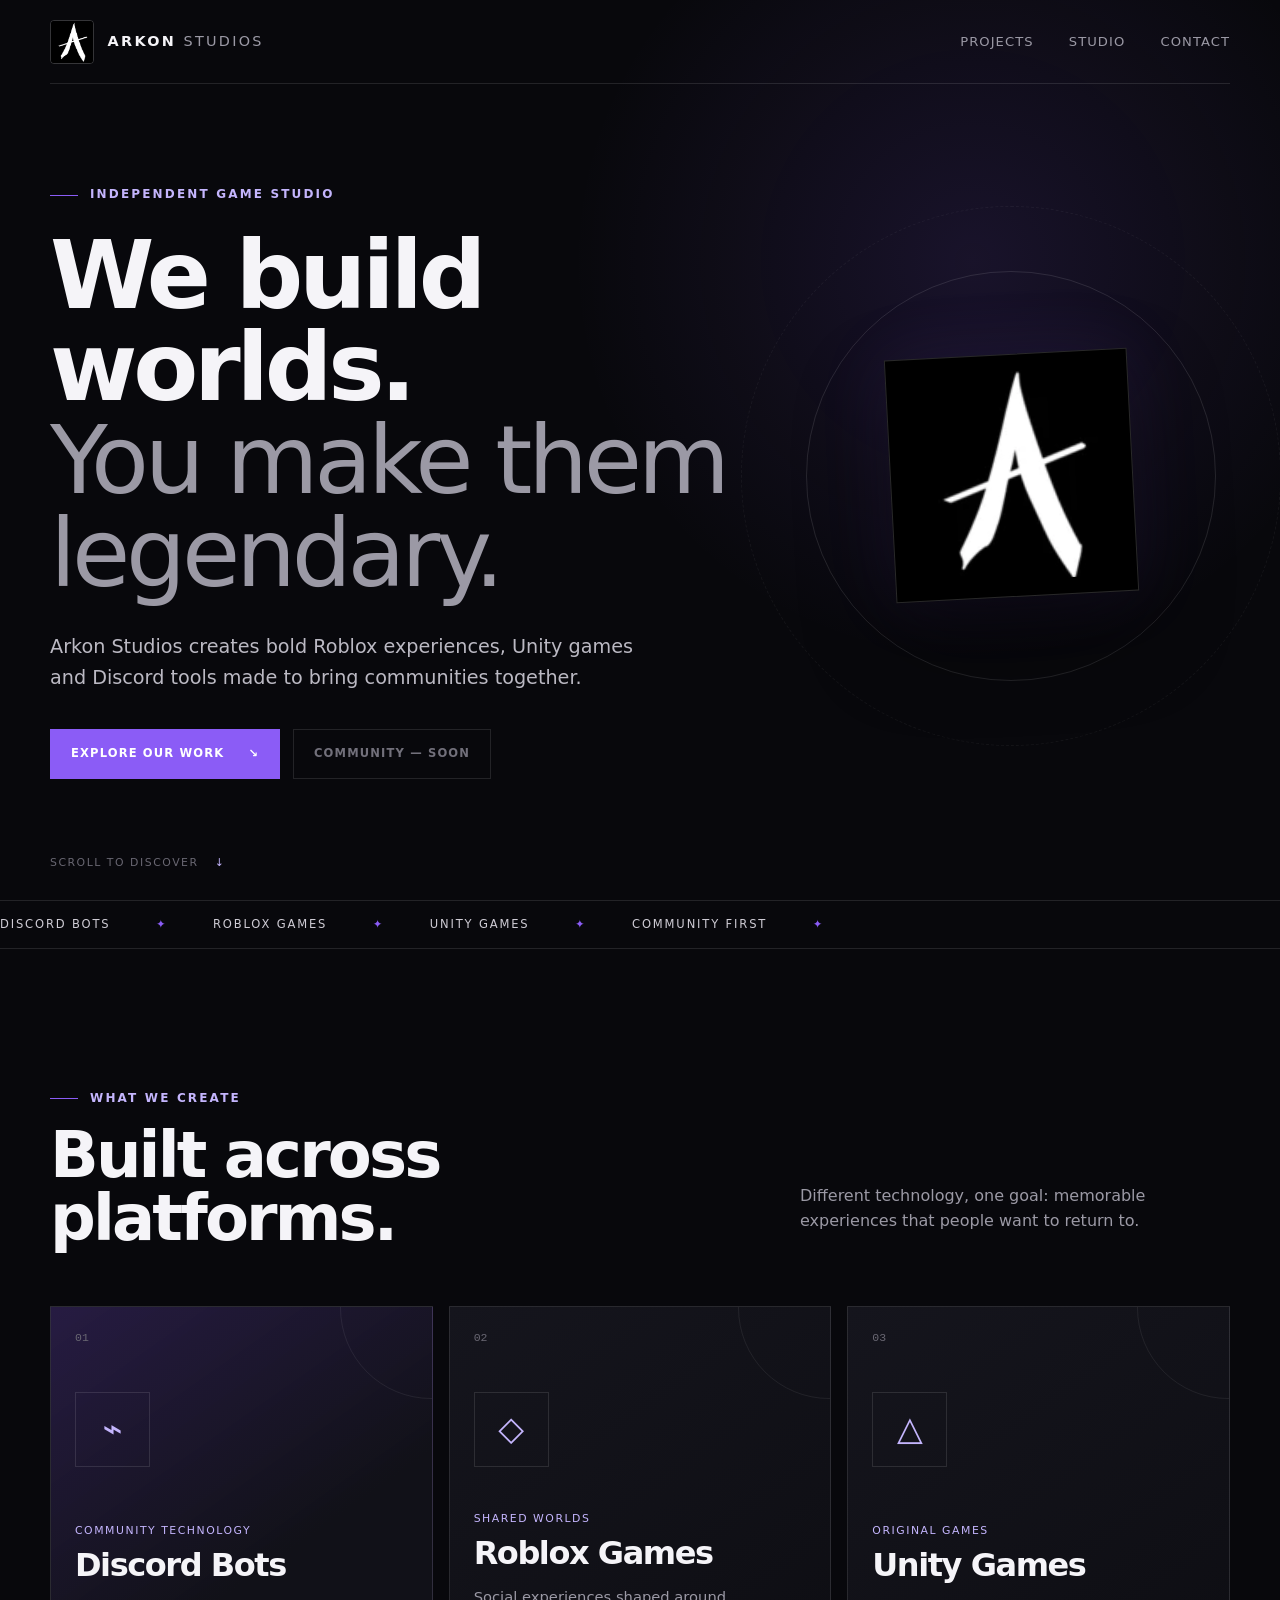
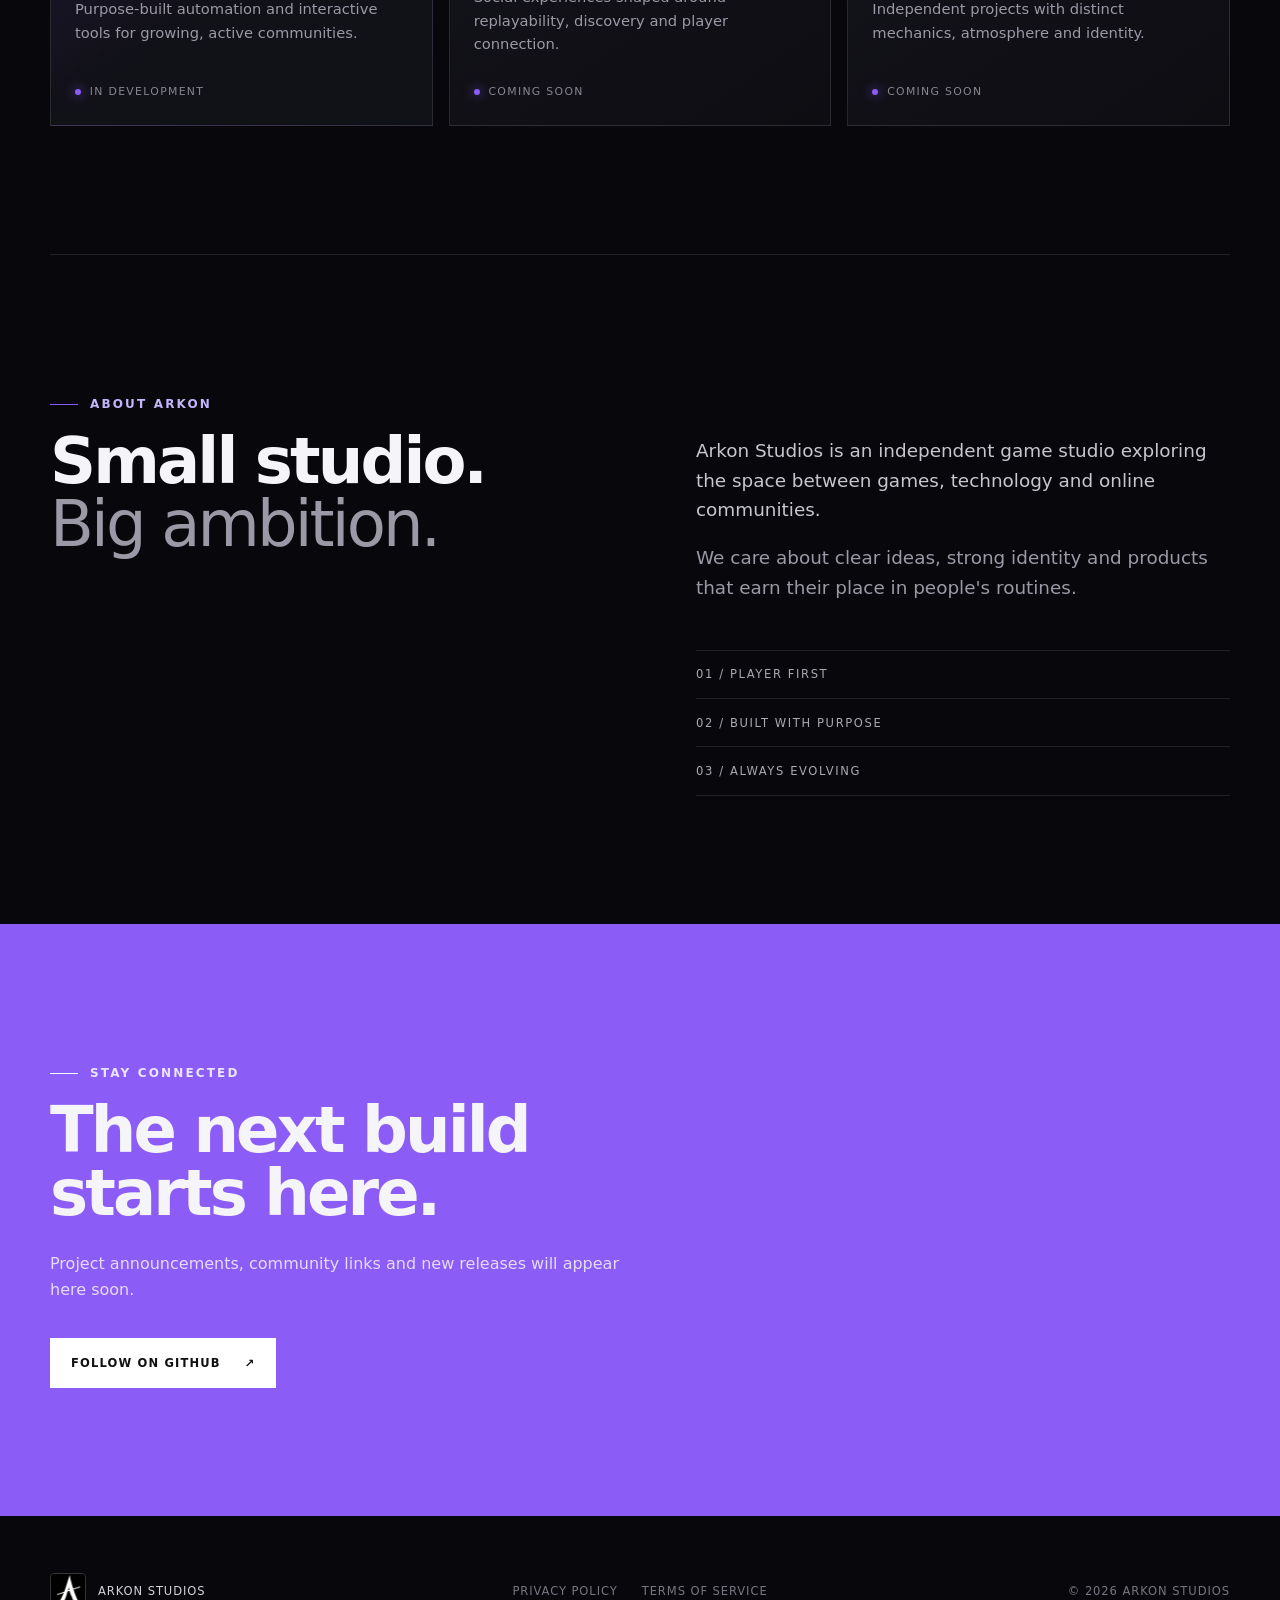
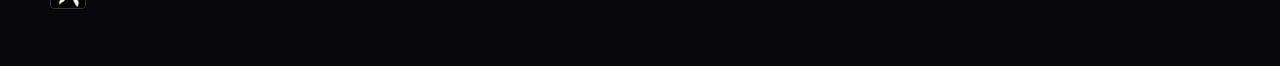
==== index.html @ f058fbe6 "Publish Arkon Studios website" ====
<!doctype html>
<html lang="en">
<head>
  <meta charset="utf-8">
  <meta name="viewport" content="width=device-width, initial-scale=1">
  <meta name="description" content="Arkon Studios creates Discord bots, Roblox experiences and Unity games.">
  <meta name="theme-color" content="#08080c">
  <meta property="og:title" content="Arkon Studios">
  <meta property="og:description" content="Games, worlds and tools built for players and communities.">
  <meta property="og:type" content="website">
  <title>Arkon Studios — Games, worlds &amp; tools</title>
  <link rel="icon" href="assets/arkon-logo.webp" type="image/webp">
  <link rel="stylesheet" href="styles.css">
  <script src="script.js" defer></script>
</head>
<body>
  <a class="skip-link" href="#main">Skip to content</a>

  <header class="site-header">
    <a class="brand" href="#top" aria-label="Arkon Studios home">
      <img src="assets/arkon-logo.webp" alt="Arkon Studios logo" width="44" height="44">
      <span>ARKON <strong>STUDIOS</strong></span>
    </a>
    <button class="menu-button" type="button" aria-expanded="false" aria-controls="site-nav">Menu</button>
    <nav id="site-nav" class="site-nav" aria-label="Main navigation">
      <a href="#projects">Projects</a>
      <a href="#studio">Studio</a>
      <a href="#contact">Contact</a>
    </nav>
  </header>

  <main id="main">
    <section id="top" class="hero">
      <div class="hero-copy">
        <p class="eyebrow"><span></span> Independent game studio</p>
        <h1>We build worlds.<br><em>You make them legendary.</em></h1>
        <p class="hero-intro">Arkon Studios creates bold Roblox experiences, Unity games and Discord tools made to bring communities together.</p>
        <div class="hero-actions">
          <a class="button button-primary" href="#projects">Explore our work <span aria-hidden="true">↘</span></a>
          <span class="button button-muted" aria-label="Community link coming soon">Community — soon</span>
        </div>
      </div>
      <div class="hero-mark" aria-hidden="true">
        <div class="orbit orbit-one"></div>
        <div class="orbit orbit-two"></div>
        <div class="logo-frame"><img src="assets/arkon-logo.webp" alt="" width="240" height="240"></div>
      </div>
      <div class="scroll-cue" aria-hidden="true">Scroll to discover <span>↓</span></div>
    </section>

    <section class="ticker" aria-label="Arkon Studios disciplines">
      <div>Discord bots <span>✦</span> Roblox games <span>✦</span> Unity games <span>✦</span> Community first <span>✦</span></div>
    </section>

    <section id="projects" class="section projects-section">
      <div class="section-heading">
        <div>
          <p class="eyebrow"><span></span> What we create</p>
          <h2>Built across platforms.</h2>
        </div>
        <p>Different technology, one goal: memorable experiences that people want to return to.</p>
      </div>

      <div class="project-grid">
        <article class="project-card project-featured">
          <div class="card-number">01</div>
          <div class="card-icon" aria-hidden="true">⌁</div>
          <p class="card-kicker">Community technology</p>
          <h3>Discord Bots</h3>
          <p>Purpose-built automation and interactive tools for growing, active communities.</p>
          <span class="status"><i></i> In development</span>
        </article>
        <article class="project-card">
          <div class="card-number">02</div>
          <div class="card-icon" aria-hidden="true">◇</div>
          <p class="card-kicker">Shared worlds</p>
          <h3>Roblox Games</h3>
          <p>Social experiences shaped around replayability, discovery and player connection.</p>
          <span class="status"><i></i> Coming soon</span>
        </article>
        <article class="project-card">
          <div class="card-number">03</div>
          <div class="card-icon" aria-hidden="true">△</div>
          <p class="card-kicker">Original games</p>
          <h3>Unity Games</h3>
          <p>Independent projects with distinct mechanics, atmosphere and identity.</p>
          <span class="status"><i></i> Coming soon</span>
        </article>
      </div>
    </section>

    <section id="studio" class="section studio-section">
      <div class="studio-statement">
        <p class="eyebrow"><span></span> About Arkon</p>
        <h2>Small studio.<br><em>Big ambition.</em></h2>
      </div>
      <div class="studio-copy">
        <p>Arkon Studios is an independent game studio exploring the space between games, technology and online communities.</p>
        <p>We care about clear ideas, strong identity and products that earn their place in people's routines.</p>
        <div class="principles">
          <span>01 / Player first</span>
          <span>02 / Built with purpose</span>
          <span>03 / Always evolving</span>
        </div>
      </div>
    </section>

    <section id="contact" class="section contact-section">
      <p class="eyebrow"><span></span> Stay connected</p>
      <h2>The next build<br>starts here.</h2>
      <p>Project announcements, community links and new releases will appear here soon.</p>
      <a class="button button-light" href="https://github.com/Kyra422">Follow on GitHub <span aria-hidden="true">↗</span></a>
    </section>
  </main>

  <footer class="site-footer">
    <div class="footer-brand">
      <img src="assets/arkon-logo.webp" alt="" width="36" height="36">
      <span>ARKON STUDIOS</span>
    </div>
    <nav aria-label="Legal">
      <a href="privacy.html">Privacy Policy</a>
      <a href="terms.html">Terms of Service</a>
    </nav>
    <p>© <span data-year>2026</span> Arkon Studios</p>
  </footer>
</body>
</html>
---- styles.css ----
:root {
  --bg: #08080c;
  --surface: #101016;
  --surface-2: #15151d;
  --text: #f5f4f8;
  --muted: #9b99a5;
  --line: rgba(255,255,255,.11);
  --accent: #8b5cf6;
  --accent-2: #c4b5fd;
  --max: 1180px;
}

* { box-sizing: border-box; }
html { scroll-behavior: smooth; }
body {
  margin: 0;
  color: var(--text);
  background:
    radial-gradient(circle at 76% 8%, rgba(139,92,246,.13), transparent 25rem),
    var(--bg);
  font-family: Inter, ui-sans-serif, system-ui, -apple-system, BlinkMacSystemFont, "Segoe UI", sans-serif;
  line-height: 1.6;
  overflow-x: hidden;
}

a { color: inherit; }
img { display: block; max-width: 100%; }
.skip-link { position: fixed; top: -5rem; left: 1rem; z-index: 100; background: #fff; color: #000; padding: .7rem 1rem; }
.skip-link:focus { top: 1rem; }

.site-header {
  width: min(calc(100% - 2rem), var(--max));
  height: 84px;
  margin: 0 auto;
  display: flex;
  align-items: center;
  justify-content: space-between;
  border-bottom: 1px solid var(--line);
  position: relative;
  z-index: 10;
}
.brand { display: inline-flex; align-items: center; gap: .85rem; text-decoration: none; font-size: .9rem; letter-spacing: .16em; font-weight: 750; }
.brand img, .footer-brand img { border: 1px solid rgba(255,255,255,.18); border-radius: 4px; }
.brand strong { color: var(--muted); font-weight: 500; }
.site-nav { display: flex; gap: 2.2rem; }
.site-nav a { color: var(--muted); text-decoration: none; font-size: .82rem; letter-spacing: .08em; text-transform: uppercase; transition: color .2s; }
.site-nav a:hover, .site-nav a:focus-visible { color: #fff; }
.menu-button { display: none; color: #fff; background: transparent; border: 1px solid var(--line); padding: .55rem .8rem; }

.hero {
  width: min(calc(100% - 2rem), var(--max));
  min-height: calc(100vh - 84px);
  margin: 0 auto;
  display: grid;
  grid-template-columns: 1.35fr .85fr;
  align-items: center;
  gap: 3rem;
  position: relative;
  padding: 5rem 0 7rem;
}
.eyebrow { display: flex; align-items: center; gap: .75rem; color: var(--accent-2); font-size: .75rem; font-weight: 700; letter-spacing: .18em; text-transform: uppercase; }
.eyebrow span { width: 28px; height: 1px; background: var(--accent); }
h1, h2, h3 { margin: 0; line-height: .98; letter-spacing: -.045em; }
h1 { max-width: 840px; margin-top: 1.5rem; font-size: clamp(3.5rem, 7.4vw, 7.6rem); font-weight: 780; }
h1 em, h2 em { color: var(--muted); font-style: normal; font-weight: 430; }
.hero-intro { max-width: 610px; margin: 2rem 0 0; color: #bbb9c3; font-size: clamp(1rem, 1.5vw, 1.2rem); }
.hero-actions { display: flex; flex-wrap: wrap; gap: .8rem; margin-top: 2.2rem; }
.button { min-height: 50px; display: inline-flex; align-items: center; justify-content: center; gap: 1.5rem; padding: .75rem 1.25rem; border: 1px solid var(--line); text-decoration: none; text-transform: uppercase; letter-spacing: .1em; font-size: .72rem; font-weight: 750; }
.button-primary { background: var(--accent); border-color: var(--accent); color: #fff; }
.button-primary:hover { background: #7c3aed; }
.button-muted { color: #72707b; cursor: not-allowed; }
.hero-mark { min-height: 470px; position: relative; display: grid; place-items: center; }
.logo-frame { width: clamp(170px, 19vw, 250px); aspect-ratio: 1; padding: 1rem; background: #000; border: 1px solid rgba(255,255,255,.16); box-shadow: 0 40px 90px rgba(0,0,0,.45), 0 0 70px rgba(139,92,246,.12); transform: rotate(-3deg); }
.logo-frame img { width: 100%; height: 100%; object-fit: cover; }
.orbit { position: absolute; border: 1px solid var(--line); border-radius: 50%; }
.orbit-one { width: 410px; height: 410px; }
.orbit-two { width: 540px; height: 540px; border-style: dashed; opacity: .45; animation: spin 35s linear infinite; }
.scroll-cue { position: absolute; bottom: 1.8rem; left: 0; color: #696772; font-size: .68rem; letter-spacing: .14em; text-transform: uppercase; }
.scroll-cue span { color: var(--accent-2); margin-left: .7rem; }
@keyframes spin { to { transform: rotate(360deg); } }

.ticker { border-block: 1px solid var(--line); overflow: hidden; color: #cfccd5; }
.ticker div { width: max-content; padding: .9rem 0; font-size: .72rem; letter-spacing: .16em; text-transform: uppercase; animation: ticker 28s linear infinite; }
.ticker span { margin: 0 2.5rem; color: var(--accent); }
@keyframes ticker { from { transform: translateX(0); } to { transform: translateX(-30%); } }

.section { width: min(calc(100% - 2rem), var(--max)); margin: 0 auto; padding: 8rem 0; }
.section-heading { display: grid; grid-template-columns: 1.2fr .8fr; align-items: end; gap: 3rem; margin-bottom: 3.5rem; }
.section h2 { margin-top: 1rem; font-size: clamp(2.7rem, 5vw, 5rem); }
.section-heading > p { max-width: 430px; justify-self: end; color: var(--muted); }
.project-grid { display: grid; grid-template-columns: repeat(3, 1fr); gap: 1rem; }
.project-card { min-height: 420px; display: flex; flex-direction: column; padding: 1.5rem; background: linear-gradient(145deg, var(--surface-2), #0d0d12); border: 1px solid var(--line); position: relative; overflow: hidden; }
.project-card::after { content: ""; position: absolute; width: 180px; height: 180px; right: -90px; top: -90px; border: 1px solid rgba(255,255,255,.07); border-radius: 50%; }
.project-card:hover { border-color: rgba(196,181,253,.38); transform: translateY(-3px); transition: .25s ease; }
.project-featured { background: linear-gradient(145deg, rgba(139,92,246,.23), #111118 60%); }
.card-number { color: #696772; font: .72rem ui-monospace, SFMono-Regular, Menlo, monospace; }
.card-icon { width: 75px; height: 75px; margin: 3rem 0 auto; display: grid; place-items: center; border: 1px solid var(--line); color: var(--accent-2); font-size: 2.1rem; }
.card-kicker { margin: 2.5rem 0 .65rem; color: var(--accent-2); font-size: .68rem; text-transform: uppercase; letter-spacing: .14em; }
.project-card h3 { font-size: 2rem; }
.project-card > p:not(.card-kicker) { max-width: 340px; margin: 1rem 0 1.5rem; color: var(--muted); font-size: .92rem; }
.status { display: flex; align-items: center; gap: .55rem; margin-top: auto; color: #888691; font-size: .68rem; text-transform: uppercase; letter-spacing: .12em; }
.status i { width: 6px; height: 6px; background: var(--accent); border-radius: 50%; box-shadow: 0 0 12px var(--accent); }

.studio-section { display: grid; grid-template-columns: 1fr 1fr; gap: 7rem; border-top: 1px solid var(--line); }
.studio-copy { padding-top: 2.2rem; }
.studio-copy > p { max-width: 580px; color: #c7c5ce; font-size: 1.15rem; }
.studio-copy > p + p { color: var(--muted); }
.principles { display: grid; gap: 0; margin-top: 3rem; border-top: 1px solid var(--line); }
.principles span { padding: .9rem 0; border-bottom: 1px solid var(--line); color: #aaa8b1; font-size: .72rem; text-transform: uppercase; letter-spacing: .14em; }

.contact-section { width: 100%; max-width: none; padding-inline: max(1rem, calc((100vw - var(--max)) / 2)); background: var(--accent); }
.contact-section .eyebrow { color: #e9e4ff; }
.contact-section .eyebrow span { background: #fff; }
.contact-section h2 { max-width: 850px; }
.contact-section > p:not(.eyebrow) { max-width: 590px; margin: 1.7rem 0 2.2rem; color: rgba(255,255,255,.78); }
.button-light { background: #fff; color: #111; border-color: #fff; }

.site-footer { width: min(calc(100% - 2rem), var(--max)); min-height: 150px; margin: 0 auto; display: grid; grid-template-columns: 1fr auto 1fr; align-items: center; gap: 2rem; color: #777580; font-size: .72rem; letter-spacing: .08em; text-transform: uppercase; }
.footer-brand { display: flex; align-items: center; gap: .75rem; color: #d3d1d8; }
.site-footer nav { display: flex; gap: 1.5rem; }
.site-footer a { text-decoration: none; }
.site-footer a:hover { color: #fff; }
.site-footer > p { justify-self: end; }

.legal-page { background: var(--bg); }
.legal-header { position: static; }
.legal-main { width: min(calc(100% - 2rem), 820px); margin: 0 auto; padding: 6rem 0 9rem; }
.legal-main h1 { font-size: clamp(3rem, 8vw, 6rem); }
.legal-meta { margin: 1.4rem 0 4rem; color: var(--muted); }
.legal-main h2 { margin: 3rem 0 1rem; font-size: 1.45rem; letter-spacing: -.02em; }
.legal-main p, .legal-main li { color: #b8b6bf; }
.legal-main a { color: var(--accent-2); }
.legal-note { margin-top: 4rem; padding: 1.2rem; border: 1px solid var(--line); background: var(--surface); color: var(--muted); }

@media (max-width: 820px) {
  .site-header { height: 70px; }
  .menu-button { display: block; }
  .site-nav { display: none; position: absolute; top: 69px; left: 0; right: 0; padding: 1.2rem; background: #0d0d12; border: 1px solid var(--line); flex-direction: column; gap: 1rem; }
  .site-nav.is-open { display: flex; }
  .hero { min-height: auto; grid-template-columns: 1fr; padding-top: 4rem; }
  .hero-mark { min-height: 330px; order: -1; }
  .logo-frame { width: 150px; }
  .orbit-one { width: 250px; height: 250px; }
  .orbit-two { width: 330px; height: 330px; }
  .scroll-cue { display: none; }
  .section { padding: 5rem 0; }
  .section-heading, .studio-section { grid-template-columns: 1fr; gap: 1.5rem; }
  .section-heading > p { justify-self: start; }
  .project-grid { grid-template-columns: 1fr; }
  .project-card { min-height: 360px; }
  .site-footer { grid-template-columns: 1fr; padding: 2.5rem 0; gap: 1.2rem; }
  .site-footer > p { justify-self: start; }
}

@media (prefers-reduced-motion: reduce) {
  html { scroll-behavior: auto; }
  .orbit-two, .ticker div { animation: none; }
}
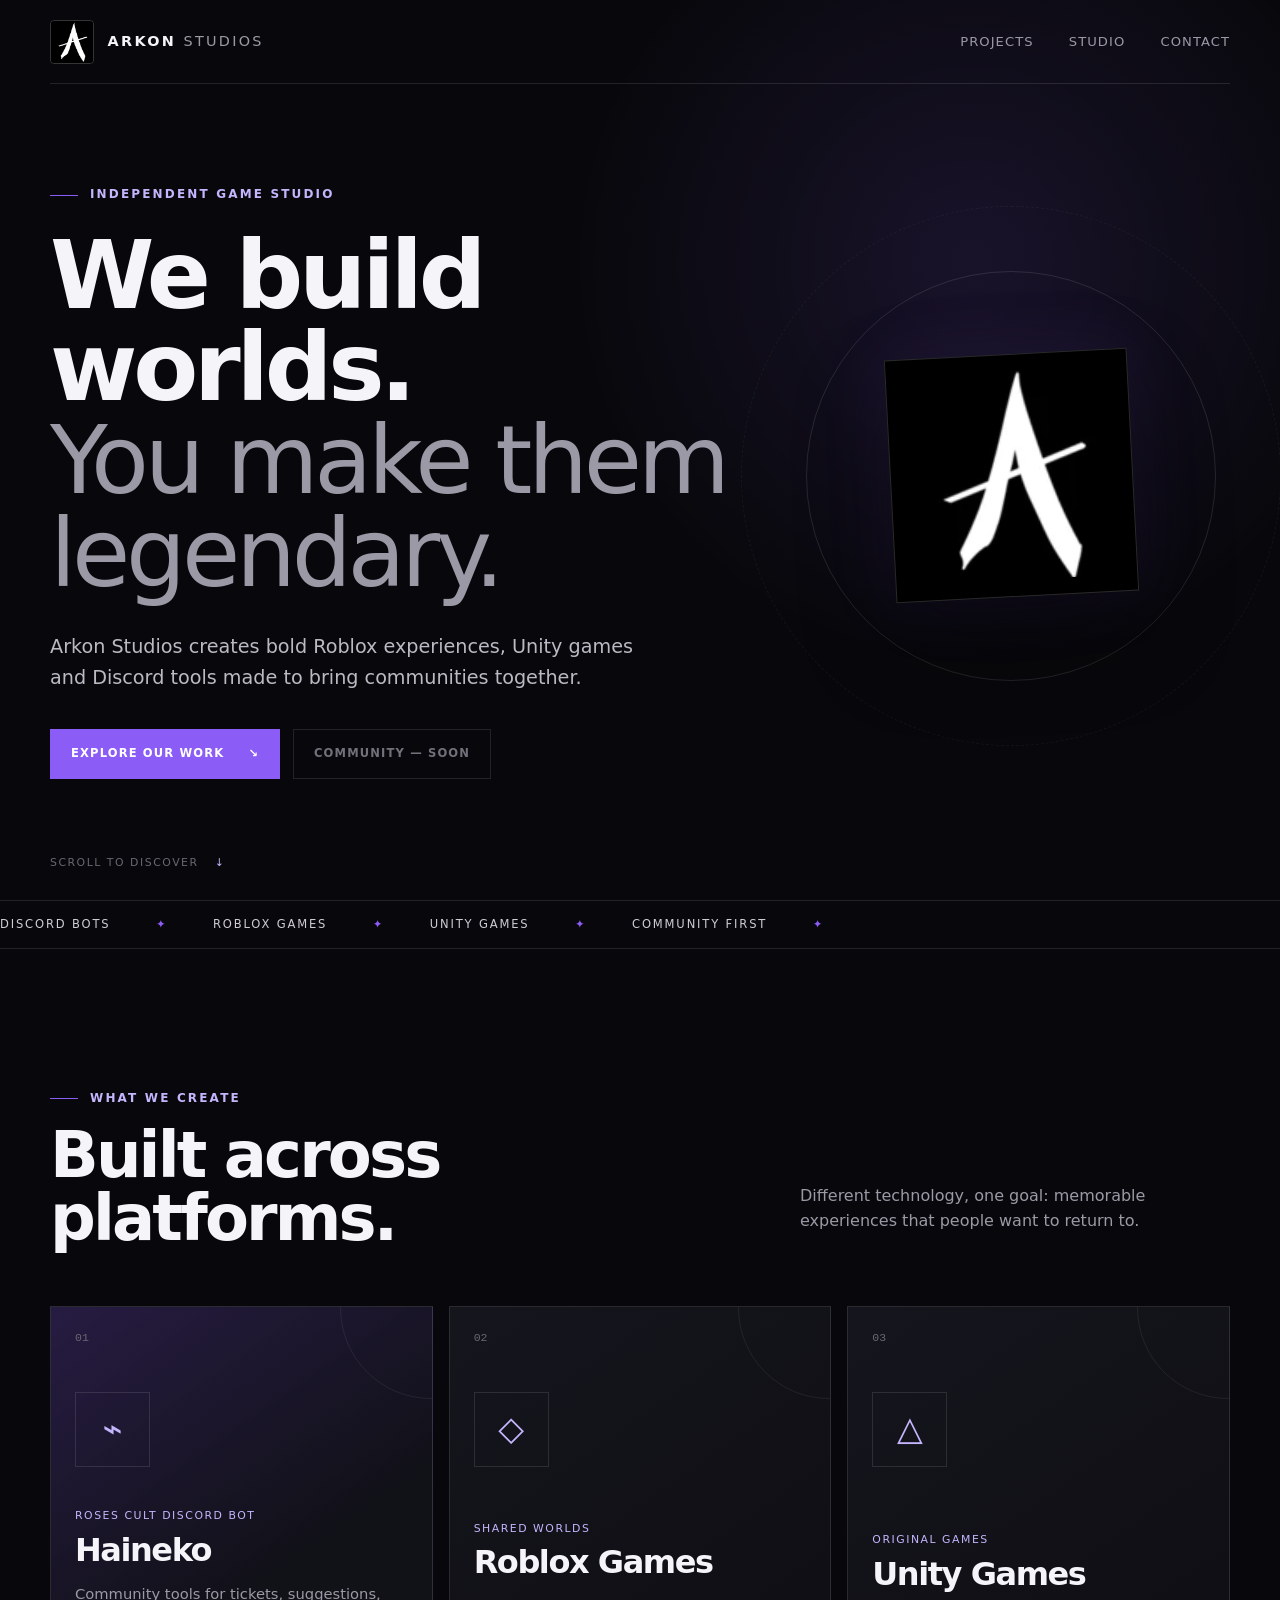
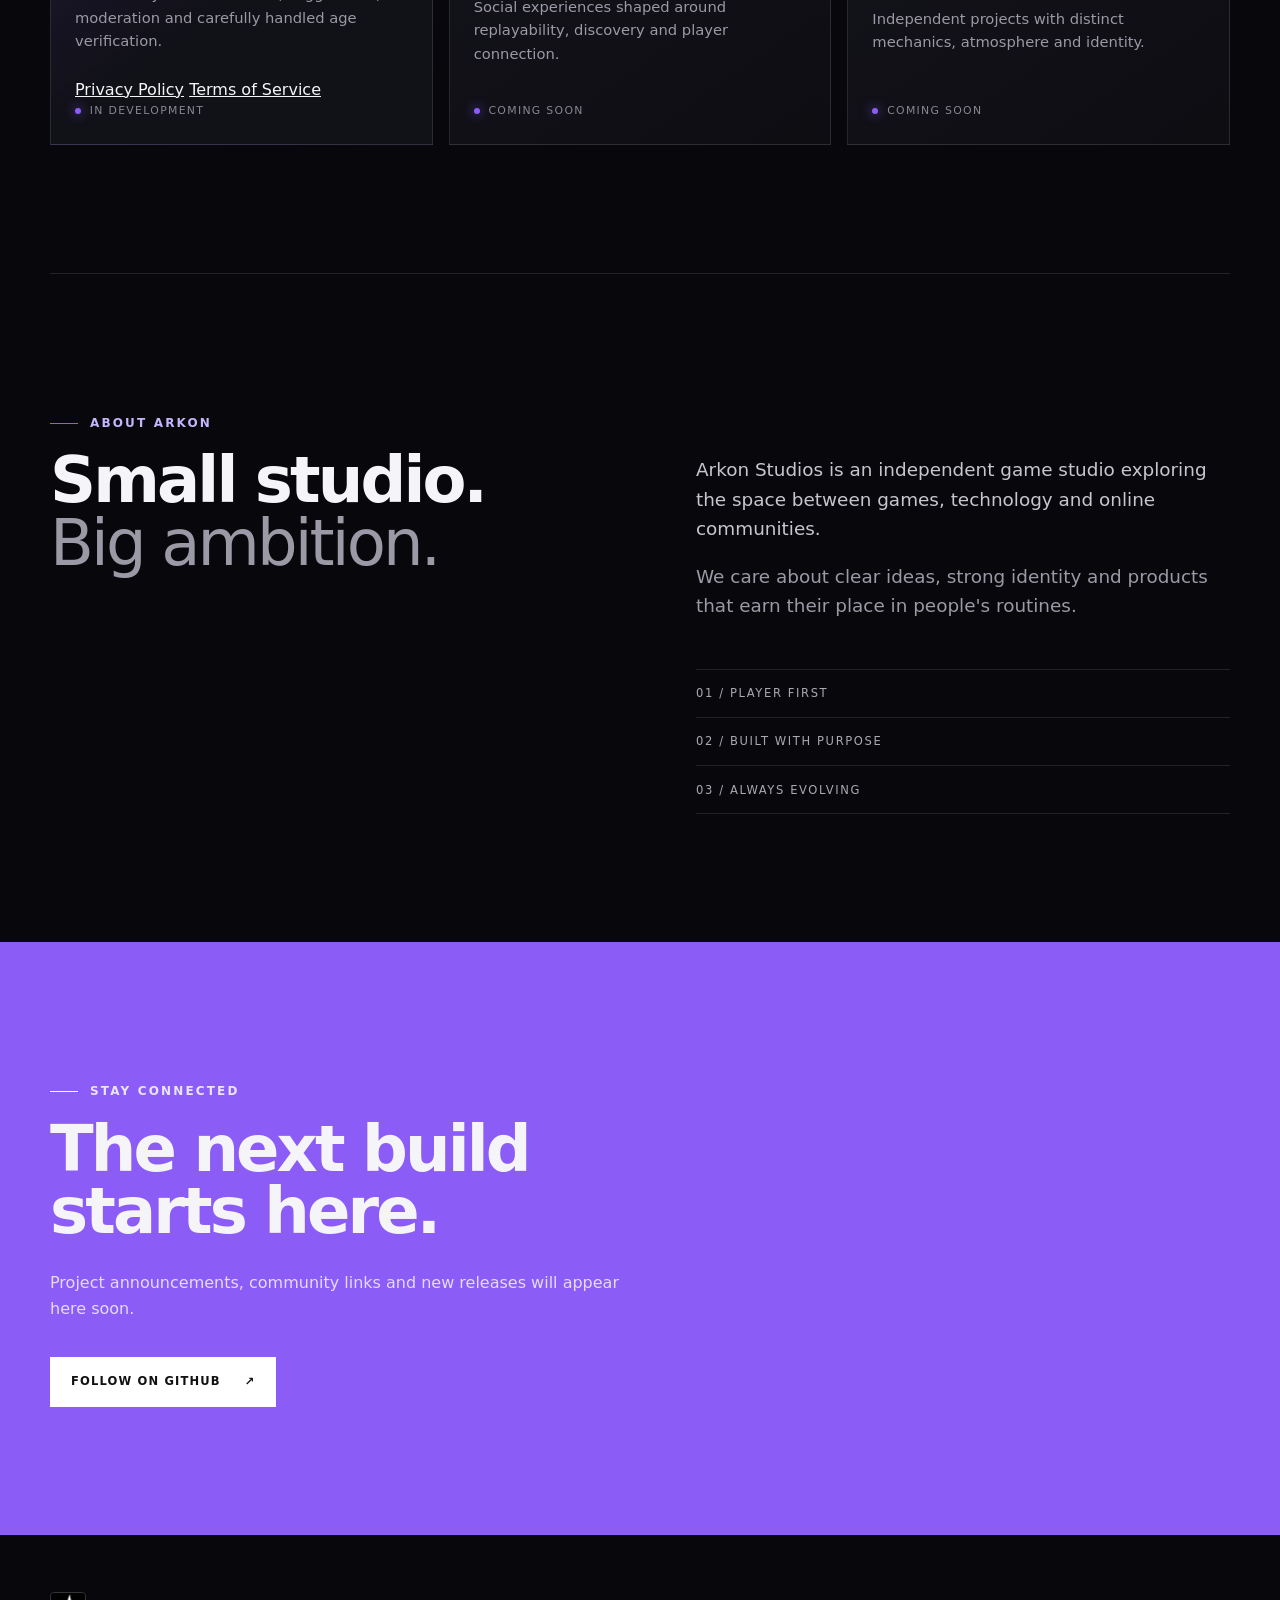
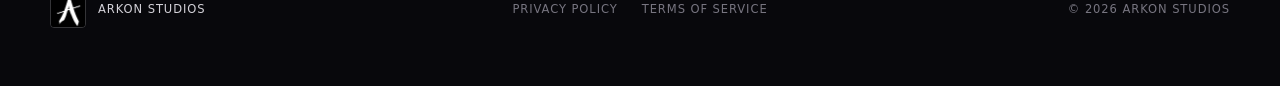
==== commit 0d5b848a: "Add Haineko legal links" ====
--- a/index.html
+++ b/index.html
@@ -65,9 +65,13 @@
         <article class="project-card project-featured">
           <div class="card-number">01</div>
           <div class="card-icon" aria-hidden="true">⌁</div>
-          <p class="card-kicker">Community technology</p>
-          <h3>Discord Bots</h3>
-          <p>Purpose-built automation and interactive tools for growing, active communities.</p>
+          <p class="card-kicker">Roses Cult Discord bot</p>
+          <h3>Haineko</h3>
+          <p>Community tools for tickets, suggestions, moderation and carefully handled age verification.</p>
+          <div class="card-links" aria-label="Haineko legal documents">
+            <a href="haineko/privacy.html">Privacy Policy</a>
+            <a href="haineko/terms.html">Terms of Service</a>
+          </div>
           <span class="status"><i></i> In development</span>
         </article>
         <article class="project-card">
